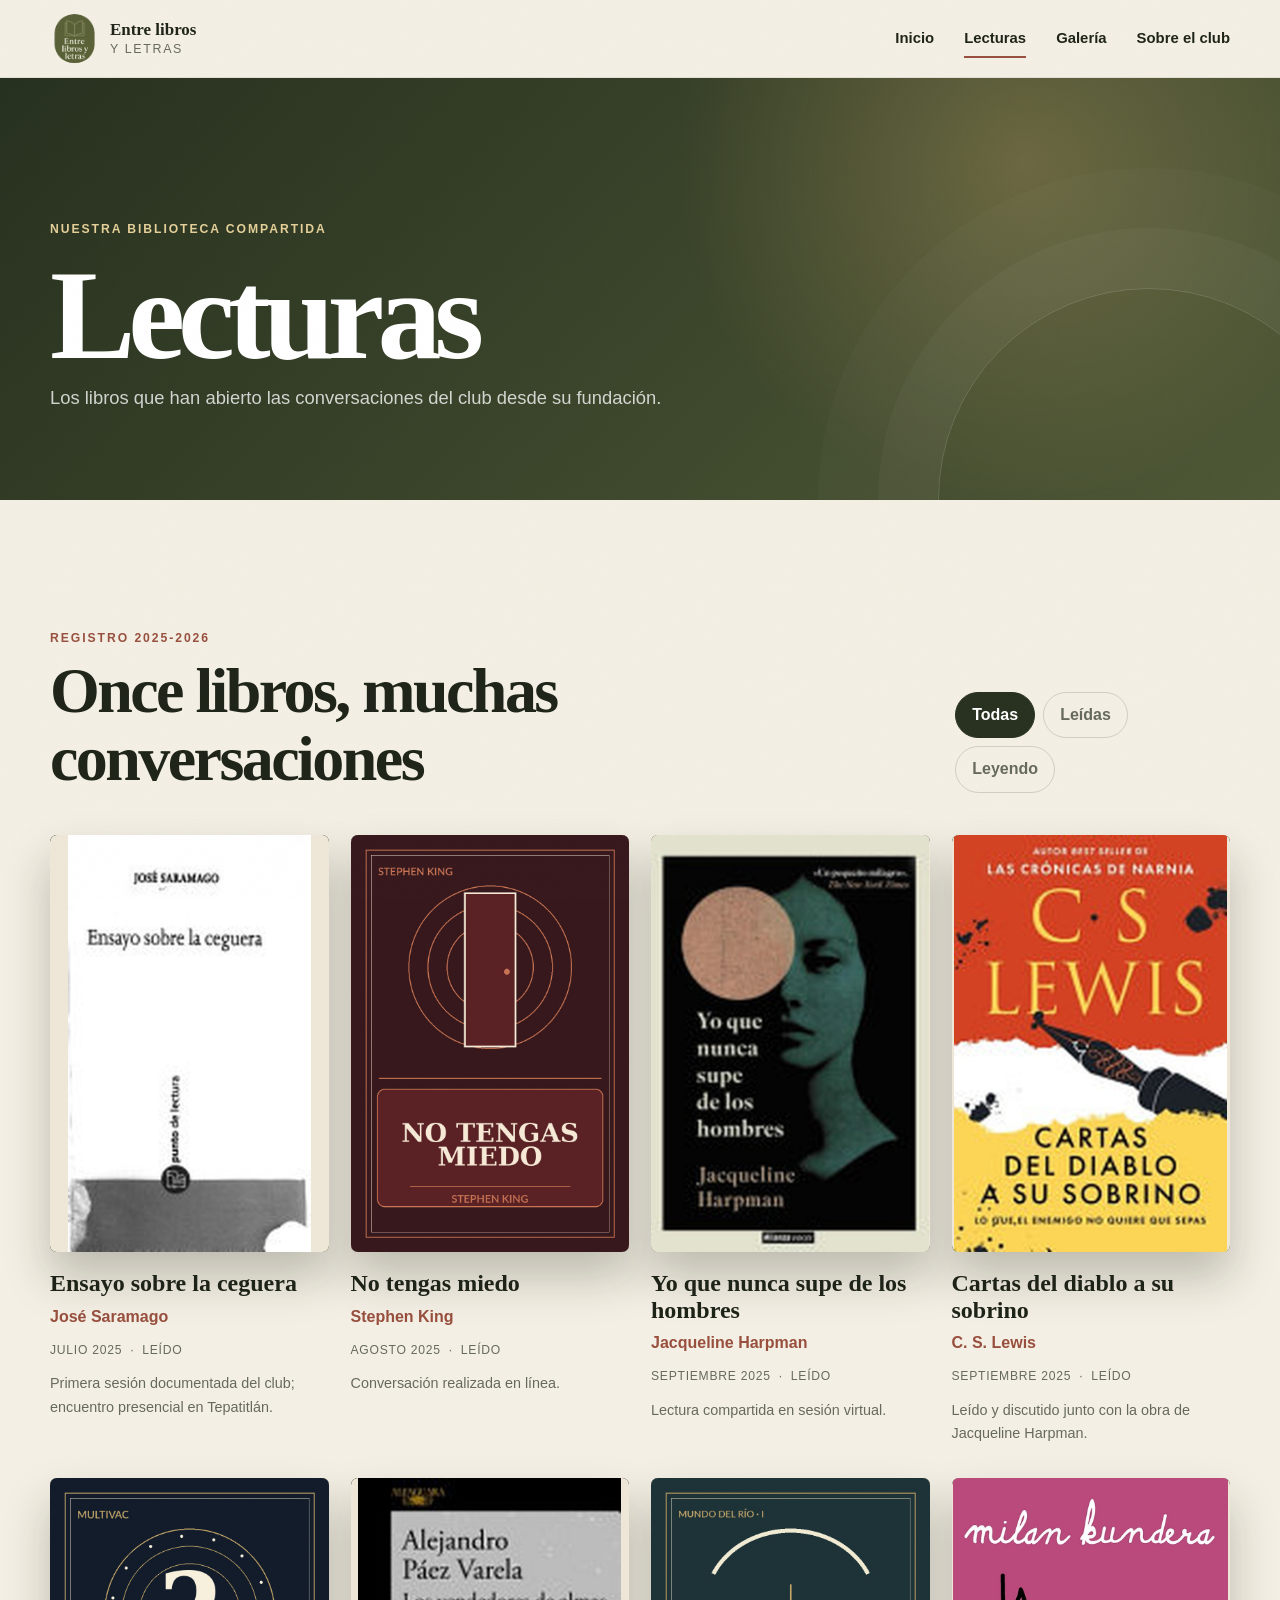
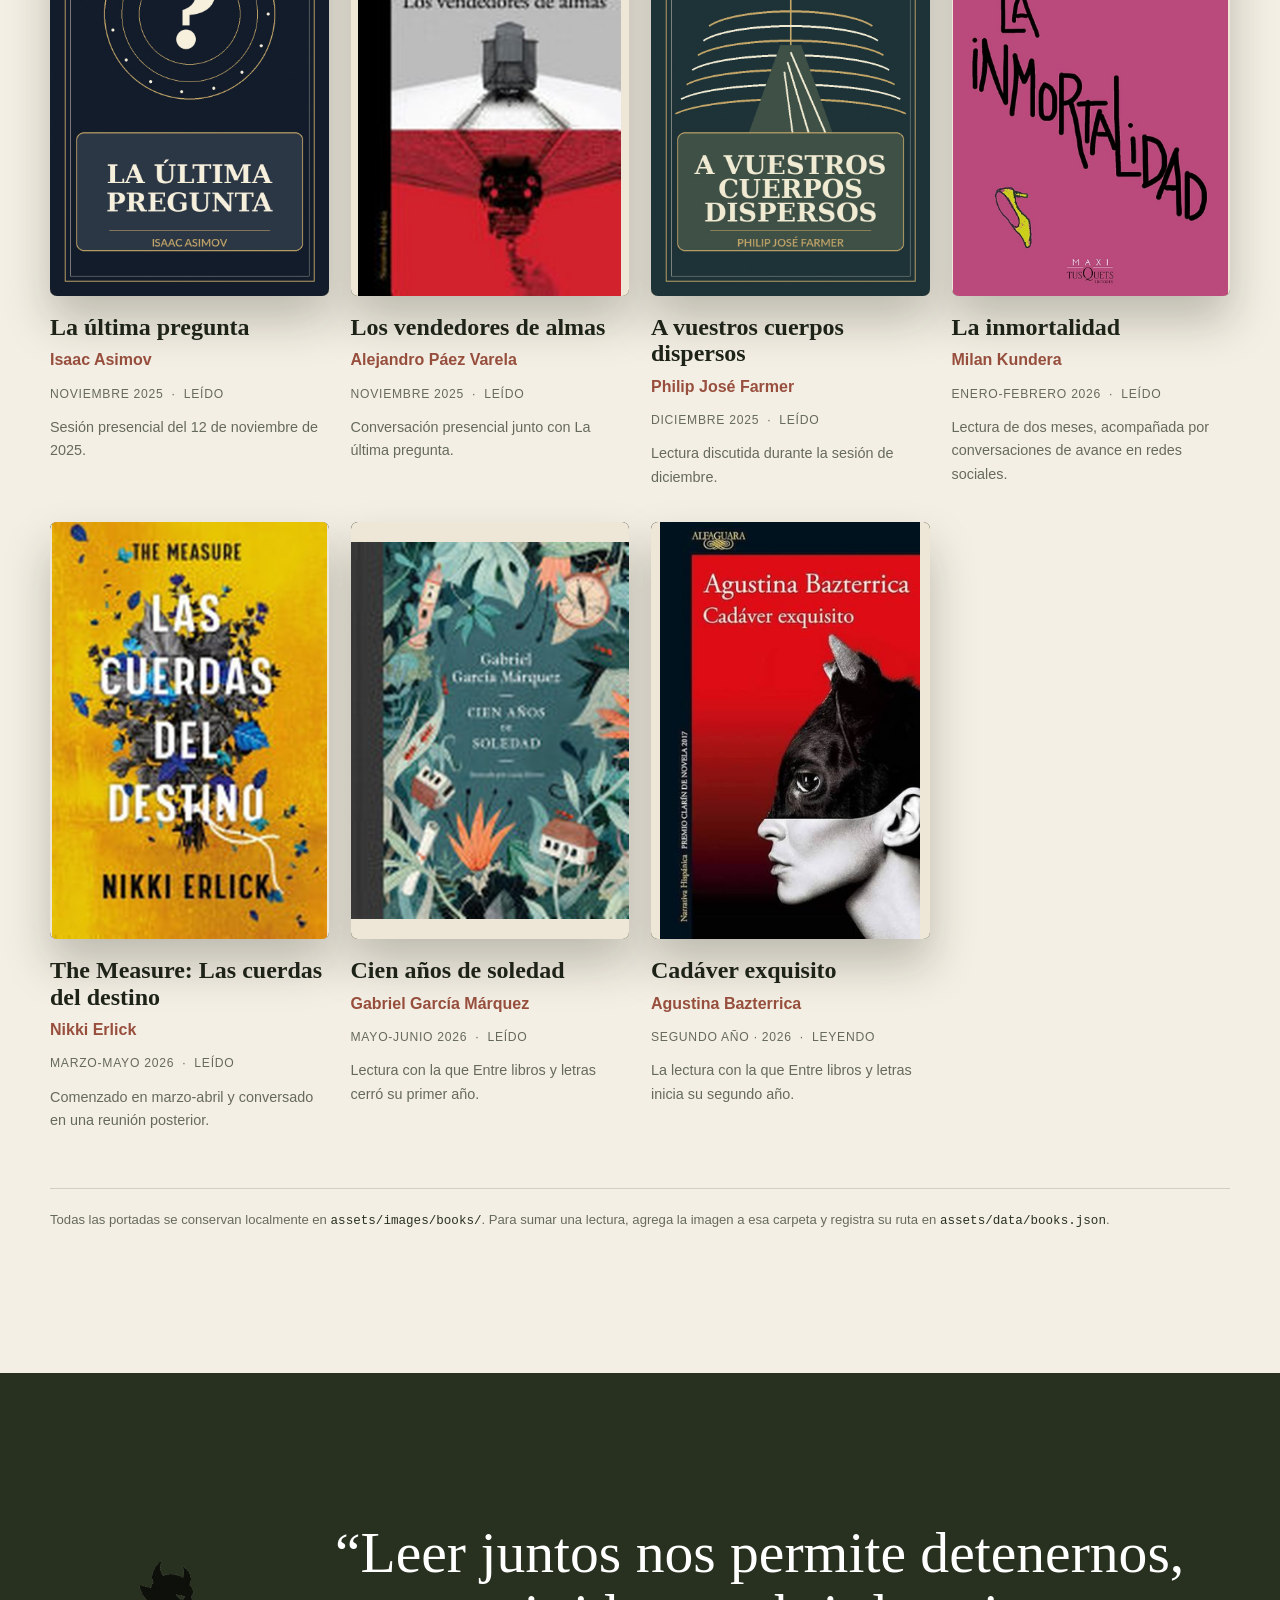
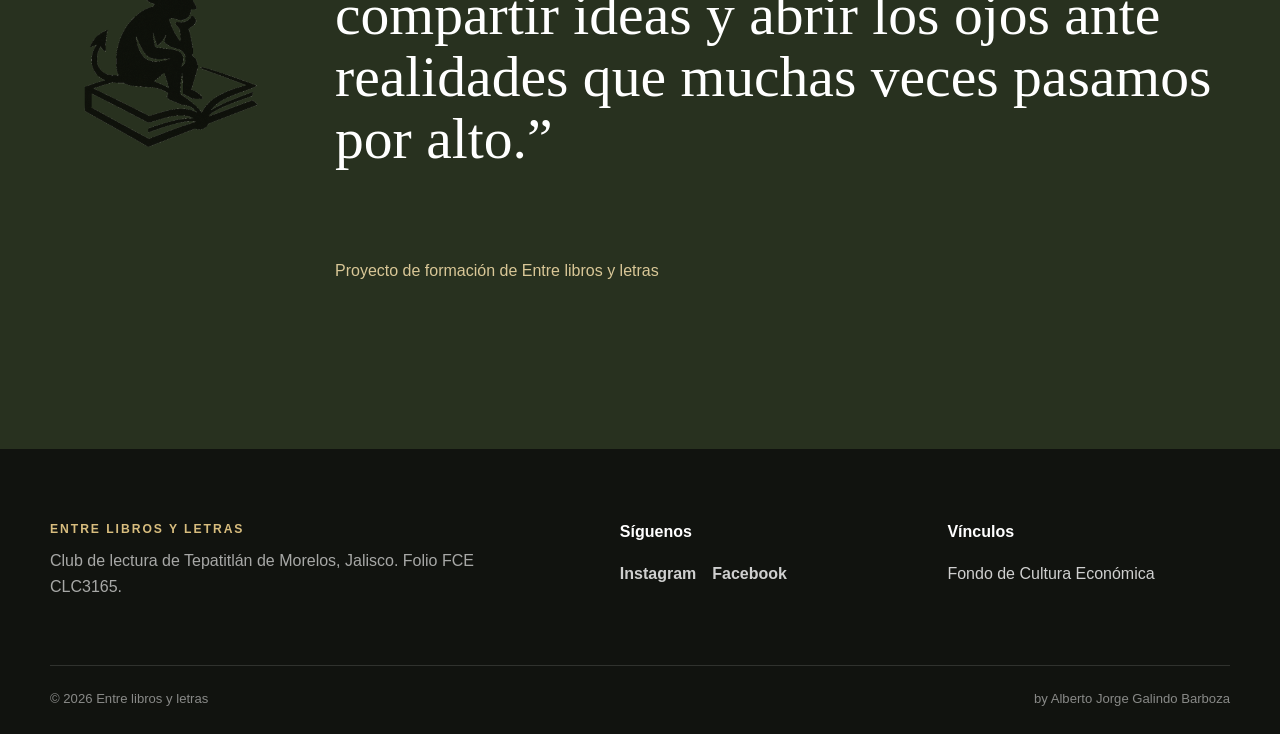
==== lecturas.html @ 65f83a03 "Initial commit" ====
<!doctype html><html lang="es"><head><title>Lecturas · Entre libros y letras</title><meta charset="utf-8">
<meta name="viewport" content="width=device-width, initial-scale=1">
<meta name="description" content="Entre libros y letras, club de lectura de Tepatitlán de Morelos, Jalisco.">
<meta name="theme-color" content="#3f492c">
<link rel="icon" href="favicon.png" type="image/png">
<link rel="stylesheet" href="assets/css/main.css"></head>
<body data-page="lecturas"><header class="site-header" data-header>
  <a class="brand" href="index.html" aria-label="Entre libros y letras, inicio">
    <img src="assets/images/identity/logo-olive.webp" alt="" width="54" height="54">
    <span><strong>Entre libros</strong><small>y letras</small></span>
  </a>
  <button class="menu-toggle" type="button" aria-expanded="false" aria-controls="site-nav" data-menu-toggle>
    <span></span><span></span><span></span><span class="sr-only">Abrir menú</span>
  </button>
  <nav class="site-nav" id="site-nav" data-nav>
    <a href="index.html">Inicio</a>
    <a href="lecturas.html">Lecturas</a>
    <a href="galeria.html">Galería</a>
    <a href="nosotros.html">Sobre el club</a>
  </nav>
</header>
<main>
<section class="page-hero page-hero-books">
  <div class="container"><p class="eyebrow">Nuestra biblioteca compartida</p><h1>Lecturas</h1><p>Los libros que han abierto las conversaciones del club desde su fundación.</p></div>
</section>
<section class="section section-paper">
  <div class="container reading-toolbar">
    <div><p class="eyebrow">Registro 2025-2026</p><h2>Once libros, muchas conversaciones</h2></div>
    <div class="filter-group" role="group" aria-label="Filtrar lecturas">
      <button type="button" class="filter-button is-active" data-book-filter="all">Todas</button>
      <button type="button" class="filter-button" data-book-filter="Leído">Leídas</button>
      <button type="button" class="filter-button" data-book-filter="Leyendo">Leyendo</button>
    </div>
  </div>
  <div class="container books-grid" id="books-grid"><div class="loading-card">Cargando biblioteca…</div></div>
  <div class="container source-note"><p>Todas las portadas se conservan localmente en <code>assets/images/books/</code>. Para sumar una lectura, agrega la imagen a esa carpeta y registra su ruta en <code>assets/data/books.json</code>.</p></div>
</section>
<section class="section quote-section">
  <div class="container quote-card">
    <img src="assets/images/titivillus/titivillus-peek.png" alt="" aria-hidden="true">
    <blockquote>“Leer juntos nos permite detenernos, compartir ideas y abrir los ojos ante realidades que muchas veces pasamos por alto.”</blockquote>
    <p>Proyecto de formación de Entre libros y letras</p>
  </div>
</section>
</main><footer class="site-footer">
  <div class="footer-grid">
    <div>
      <p class="eyebrow">Entre libros y letras</p>
      <p>Club de lectura de Tepatitlán de Morelos, Jalisco. Folio FCE CLC3165.</p>
    </div>
    <div>
      <p class="footer-title">Síguenos</p>
      <div class="social-links">
        <a href="https://www.instagram.com/club_entrelibrosyletras/" target="_blank" rel="noopener">Instagram</a>
        <a href="https://www.facebook.com/profile.php?id=61576953523553" target="_blank" rel="noopener">Facebook</a>
      </div>
    </div>
    <div>
      <p class="footer-title">Vínculos</p>
      <a href="https://www.fondodeculturaeconomica.gob.mx/" target="_blank" rel="noopener">Fondo de Cultura Económica</a>
    </div>
  </div>
  <div class="footer-bottom">
    <span>© <span data-year></span> Entre libros y letras</span>
    <span>by Alberto Jorge Galindo Barboza</span>
  </div>
</footer>
<div class="lightbox" data-lightbox hidden aria-hidden="true">
  <button type="button" class="lightbox-close" data-lightbox-close aria-label="Cerrar imagen">×</button>
  <img src="" alt="" data-lightbox-image>
  <p data-lightbox-caption></p>
</div><script src="assets/js/site.js" defer></script></body></html>
---- assets/css/main.css ----
:root{
  --paper:#f4efe4;--cream:#fffaf0;--ink:#1f2419;--muted:#666a5d;
  --olive:#4f5936;--olive-dark:#28311f;--olive-soft:#899063;
  --gold:#c6a76a;--rust:#984f3e;--line:rgba(31,36,25,.16);
  --shadow:0 18px 50px rgba(30,35,24,.13);--radius:24px;--max:1180px;
}
*{box-sizing:border-box}html{scroll-behavior:smooth}body{margin:0;background:var(--paper);color:var(--ink);font-family:Arial,Helvetica,sans-serif;line-height:1.65;-webkit-font-smoothing:antialiased}body::before{content:"";position:fixed;inset:0;pointer-events:none;z-index:9999;opacity:.035;background-image:url("data:image/svg+xml,%3Csvg xmlns='http://www.w3.org/2000/svg' width='180' height='180' viewBox='0 0 180 180'%3E%3Cfilter id='n'%3E%3CfeTurbulence type='fractalNoise' baseFrequency='.8' numOctaves='2' stitchTiles='stitch'/%3E%3C/filter%3E%3Crect width='100%25' height='100%25' filter='url(%23n)' opacity='.55'/%3E%3C/svg%3E")}
img{max-width:100%;display:block}a{color:inherit}button,input{font:inherit}.container{width:min(calc(100% - 40px),var(--max));margin-inline:auto}.sr-only{position:absolute;width:1px;height:1px;padding:0;margin:-1px;overflow:hidden;clip:rect(0,0,0,0);white-space:nowrap;border:0}.eyebrow{text-transform:uppercase;letter-spacing:.16em;font-size:.76rem;font-weight:800;margin:0 0 .55rem;color:var(--rust)}h1,h2,h3{font-family:Georgia,'Times New Roman',serif;line-height:1.06;margin:0}h1{font-size:clamp(3.2rem,8vw,7.5rem);letter-spacing:-.055em}h2{font-size:clamp(2.3rem,5vw,4.6rem);letter-spacing:-.04em}h3{font-size:1.55rem}p{margin-top:0}.section{position:relative;padding:clamp(78px,10vw,130px) 0}.section-paper{background:var(--paper)}.section-cream{background:var(--cream)}
.site-header{height:78px;padding:0 max(20px,calc((100vw - var(--max))/2));display:flex;align-items:center;justify-content:space-between;position:sticky;top:0;background:rgba(244,239,228,.9);backdrop-filter:blur(18px);z-index:100;border-bottom:1px solid rgba(31,36,25,.08)}.brand{display:flex;align-items:center;gap:11px;text-decoration:none}.brand img{width:49px;height:49px;border-radius:50%;object-fit:cover}.brand span{display:grid;line-height:1}.brand strong{font-family:Georgia,serif;font-size:1.06rem}.brand small{font-size:.78rem;letter-spacing:.13em;text-transform:uppercase;color:var(--muted);margin-top:4px}.site-nav{display:flex;align-items:center;gap:30px}.site-nav a{text-decoration:none;font-weight:700;font-size:.93rem;position:relative}.site-nav a::after{content:"";position:absolute;left:0;right:100%;bottom:-7px;height:2px;background:var(--rust);transition:.25s}.site-nav a:hover::after,.site-nav a.is-active::after{right:0}.menu-toggle{display:none;border:0;background:transparent;width:44px;height:44px;padding:10px}.menu-toggle span:not(.sr-only){display:block;height:2px;background:var(--ink);margin:5px 0}
.hero{min-height:calc(100svh - 78px);display:flex;align-items:flex-end;position:relative;overflow:hidden;background:var(--olive-dark);color:#fff}.hero-media{position:absolute;inset:0;background:url('../images/identity/hero-books.webp') center/cover no-repeat;transform:scale(1.06);filter:blur(1.5px)}.hero-overlay{position:absolute;inset:0;background:linear-gradient(90deg,rgba(20,26,15,.96) 0%,rgba(20,26,15,.78) 48%,rgba(20,26,15,.34) 100%),linear-gradient(0deg,rgba(18,22,13,.78),transparent 55%)}.hero-content{position:relative;padding-top:100px;padding-bottom:clamp(70px,10vw,120px)}.hero-kicker{color:#dfc88f}.hero h1{max-width:900px;text-shadow:0 8px 30px rgba(0,0,0,.2)}.hero-lead{font-size:clamp(1.15rem,2vw,1.45rem);max-width:650px;margin:24px 0 30px;color:rgba(255,255,255,.88)}.hero-actions{display:flex;gap:12px;flex-wrap:wrap}.hero-date{margin:28px 0 0;font-size:.86rem;letter-spacing:.08em;color:rgba(255,255,255,.72)}.button{display:inline-flex;align-items:center;justify-content:center;min-height:48px;padding:0 22px;border-radius:999px;text-decoration:none;font-weight:800;font-size:.92rem;transition:transform .2s,background .2s,color .2s,border .2s}.button:hover{transform:translateY(-2px)}.button-primary{background:var(--rust);color:#fff}.button-primary:hover{background:#7e3f32}.button-ghost{border:1px solid rgba(255,255,255,.55);color:#fff}.button-ghost:hover{background:#fff;color:var(--ink)}.button-dark{background:var(--olive-dark);color:#fff}.button-outline{border:1px solid var(--olive-dark);color:var(--olive-dark)}
.split-heading{display:grid;grid-template-columns:1.2fr .8fr;gap:50px;align-items:end;margin-bottom:48px}.split-heading>p{max-width:480px;margin:0;color:var(--muted);font-size:1.05rem}.current-card{display:grid;grid-template-columns:minmax(230px,340px) 1fr;gap:clamp(35px,6vw,85px);align-items:center;padding:clamp(26px,5vw,58px);background:var(--cream);border:1px solid var(--line);border-radius:var(--radius);box-shadow:var(--shadow)}.cover-frame{position:relative;aspect-ratio:2/3;border-radius:8px;overflow:hidden;background:linear-gradient(145deg,var(--olive-dark),var(--olive));box-shadow:0 25px 45px rgba(28,32,21,.25)}.cover-frame img{position:absolute;inset:0;width:100%;height:100%;object-fit:cover;z-index:2}.cover-fallback{position:absolute;inset:0;padding:24px;display:flex;flex-direction:column;justify-content:space-between;color:#fff;background:linear-gradient(135deg,var(--olive-dark),#6f784c)}.cover-fallback::before{content:"";position:absolute;inset:14px;border:1px solid rgba(255,255,255,.42)}.cover-fallback strong,.cover-fallback span{position:relative}.cover-fallback strong{font-family:Georgia,serif;font-size:clamp(1.5rem,3vw,2.45rem);line-height:1.02}.cover-fallback span{font-size:.8rem;letter-spacing:.1em;text-transform:uppercase}.current-copy .status-pill{display:inline-flex;padding:7px 12px;border-radius:999px;background:#e7ead8;color:var(--olive-dark);font-size:.78rem;font-weight:900;text-transform:uppercase;letter-spacing:.1em}.current-copy h3{font-size:clamp(2.5rem,5vw,5.5rem);letter-spacing:-.05em;margin:18px 0 10px}.current-author{font-size:1.25rem;color:var(--rust);font-weight:700}.current-note{max-width:650px;color:var(--muted);font-size:1.05rem;margin:22px 0 28px}.text-link{display:inline-flex;gap:10px;text-decoration:none;font-weight:900;border-bottom:1px solid currentColor}.text-link span{transition:transform .2s}.text-link:hover span{transform:translateX(5px)}.loading-card{padding:40px;border:1px dashed var(--line);border-radius:16px;text-align:center;color:var(--muted)}
.stats-section{background:var(--olive-dark);color:#fff;padding:52px 0}.stats-grid{display:grid;grid-template-columns:repeat(4,1fr);gap:18px}.stats-grid article{padding:22px;border-left:1px solid rgba(255,255,255,.2)}.stats-grid strong{display:block;font-family:Georgia,serif;font-size:clamp(3rem,6vw,5rem);line-height:1;color:#ead9a8}.stats-grid span{display:block;margin-top:8px;color:rgba(255,255,255,.72)}.news-grid{display:grid;grid-template-columns:repeat(3,1fr);gap:20px}.news-card{display:flex;flex-direction:column;min-height:330px;padding:28px;border:1px solid var(--line);border-radius:18px;background:var(--paper);transition:transform .25s,box-shadow .25s}.news-card:hover{transform:translateY(-6px);box-shadow:var(--shadow)}.news-meta{display:flex;justify-content:space-between;gap:12px;font-size:.76rem;text-transform:uppercase;letter-spacing:.08em;color:var(--muted)}.news-card h3{font-size:2rem;margin:38px 0 16px}.news-card p{color:var(--muted)}.news-card a{margin-top:auto;text-decoration:none;font-weight:900;color:var(--rust)}
.sticker-teaser{background:#e6decf;overflow:hidden}.sticker-teaser-grid{display:grid;grid-template-columns:.78fr 1.22fr;gap:40px;align-items:center}.sticker-copy p:not(.eyebrow){color:var(--muted);font-size:1.04rem}.sticker-copy .text-link{margin-top:18px}.sticker-preview{height:540px;position:relative}.sticker-preview img{position:absolute;width:clamp(150px,22vw,280px);aspect-ratio:1/1;object-fit:cover;background:#f9f4e9;border-radius:18px;box-shadow:0 18px 45px rgba(36,31,22,.2);border:8px solid #f9f4e9;transition:transform .3s}.sticker-preview img:nth-child(1){left:0;top:35px;transform:rotate(-7deg)}.sticker-preview img:nth-child(2){left:34%;top:0;transform:rotate(4deg)}.sticker-preview img:nth-child(3){right:0;top:150px;transform:rotate(7deg)}.sticker-preview img:nth-child(4){left:17%;bottom:0;transform:rotate(3deg)}.sticker-preview img:nth-child(5){right:18%;bottom:8px;transform:rotate(-5deg)}.sticker-preview img:hover{z-index:4;transform:rotate(0) scale(1.04)}
.social-callout{overflow:hidden}.social-callout-inner{display:flex;align-items:center;justify-content:space-between;gap:35px;padding:48px;border:1px solid var(--line);border-radius:var(--radius);background:var(--cream)}.social-buttons{display:flex;gap:10px;flex-wrap:wrap}.titivillus-edge{position:absolute;pointer-events:none;filter:drop-shadow(0 12px 20px rgba(0,0,0,.14));opacity:.12}.titivillus-edge-left{width:360px;left:-190px;bottom:-30px;transform:rotate(9deg)}.titivillus-edge-right{width:430px;right:-210px;bottom:-25px;transform:rotate(-9deg);opacity:.18}
.page-hero{padding:clamp(100px,14vw,180px) 0 80px;position:relative;overflow:hidden;color:#fff;background:var(--olive-dark)}.page-hero::before{content:"";position:absolute;inset:0;background:radial-gradient(circle at 80% 20%,rgba(198,167,106,.32),transparent 32%),linear-gradient(135deg,#26301e,#4d5735)}.page-hero .container{position:relative}.page-hero h1{font-size:clamp(4.5rem,10vw,9rem)}.page-hero p:last-child{max-width:720px;font-size:1.15rem;color:rgba(255,255,255,.78)}.page-hero .eyebrow{color:#e5d099}.page-hero-books::after,.page-hero-gallery::after,.page-hero-about::after{content:"";position:absolute;width:420px;height:420px;right:-80px;bottom:-210px;border:1px solid rgba(255,255,255,.16);border-radius:50%;box-shadow:0 0 0 60px rgba(255,255,255,.03),0 0 0 120px rgba(255,255,255,.02)}
.reading-toolbar{display:flex;align-items:end;justify-content:space-between;gap:30px;margin-bottom:42px}.filter-group{display:flex;gap:8px;flex-wrap:wrap}.filter-button{border:1px solid var(--line);background:transparent;padding:9px 16px;border-radius:999px;cursor:pointer;font-weight:800;color:var(--muted)}.filter-button.is-active,.filter-button:hover{background:var(--olive-dark);color:#fff;border-color:var(--olive-dark)}.books-grid{display:grid;grid-template-columns:repeat(4,1fr);gap:32px 22px}.book-card{display:flex;flex-direction:column}.book-card[hidden]{display:none}.book-card .cover-frame{border-radius:7px;transition:transform .25s,box-shadow .25s}.book-card:hover .cover-frame{transform:translateY(-7px) rotate(-1deg);box-shadow:0 30px 55px rgba(28,32,21,.28)}.book-card h3{font-size:1.5rem;line-height:1.1;margin:18px 0 7px}.book-card-author{color:var(--rust);font-weight:700;margin-bottom:10px}.book-card-meta{display:flex;gap:8px;flex-wrap:wrap;font-size:.76rem;color:var(--muted);text-transform:uppercase;letter-spacing:.06em}.book-card-note{font-size:.9rem;color:var(--muted);margin:12px 0 0}.source-note{margin-top:55px;padding-top:20px;border-top:1px solid var(--line);font-size:.82rem;color:var(--muted)}.quote-section{background:var(--olive-dark);color:#fff}.quote-card{min-height:420px;display:grid;grid-template-columns:240px 1fr;gap:45px;align-items:center}.quote-card img{opacity:.75}.quote-card blockquote{font-family:Georgia,serif;font-size:clamp(2rem,4.5vw,4.6rem);line-height:1.08;margin:0}.quote-card p{grid-column:2;color:#d9c797}
.gallery-grid{columns:3 300px;column-gap:18px}.gallery-card{break-inside:avoid;margin-bottom:18px;border-radius:16px;overflow:hidden;background:var(--cream);border:1px solid var(--line);cursor:zoom-in}.gallery-card img{width:100%;height:auto;transition:transform .4s}.gallery-card:hover img{transform:scale(1.025)}.gallery-caption{padding:18px}.gallery-caption small{display:block;color:var(--rust);font-weight:800;text-transform:uppercase;letter-spacing:.07em}.gallery-caption h3{font-size:1.35rem;margin:7px 0}.gallery-caption p{font-size:.9rem;color:var(--muted);margin:0}.sticker-wall-section{background:#191b16;color:#fff;overflow:hidden}.split-heading-light>p{color:rgba(255,255,255,.65)}.sticker-wall{columns:5 220px;column-gap:16px;width:min(calc(100% - 24px),1500px);margin:auto}.sticker-tile{break-inside:avoid;margin:0 0 16px;border-radius:16px;overflow:hidden;background:#f6f0e5;padding:8px;box-shadow:0 10px 30px rgba(0,0,0,.28);transform:rotate(var(--rotate));transition:transform .25s}.sticker-tile:hover{transform:rotate(0) scale(1.035);z-index:2}.sticker-tile img{width:100%;border-radius:10px}.loading-card-dark{border-color:rgba(255,255,255,.25);color:rgba(255,255,255,.65)}
.about-grid{display:grid;grid-template-columns:1.1fr .9fr;gap:clamp(40px,7vw,90px);align-items:start}.about-copy>p:not(.eyebrow){max-width:740px;font-size:1.08rem;color:var(--muted)}.principles-grid{display:grid;grid-template-columns:repeat(3,1fr);gap:12px;margin-top:45px}.principles-grid article{padding:22px;border-top:1px solid var(--line)}.principles-grid span{color:var(--rust);font-weight:900}.principles-grid h3{margin:14px 0 8px}.principles-grid p{font-size:.88rem;color:var(--muted)}.about-photo{margin:0;position:sticky;top:110px}.about-photo img{border-radius:var(--radius);box-shadow:var(--shadow)}.about-photo figcaption{font-size:.82rem;color:var(--muted);margin-top:12px}.certificate-section{background:var(--olive-dark);color:#fff}.certificate-grid{display:grid;grid-template-columns:.65fr 1.35fr;gap:60px;align-items:center}.certificate-grid p:not(.eyebrow){color:rgba(255,255,255,.72);font-size:1.08rem}.certificate-card{display:block;border-radius:18px;overflow:hidden;box-shadow:0 25px 60px rgba(0,0,0,.28);transition:transform .25s}.certificate-card:hover{transform:translateY(-6px)}.timeline{position:relative}.timeline::before{content:"";position:absolute;left:165px;top:8px;bottom:8px;width:1px;background:var(--line)}.timeline-item{display:grid;grid-template-columns:140px 28px 1fr;gap:22px;padding:0 0 42px}.timeline-date{text-align:right;font-size:.8rem;font-weight:900;text-transform:uppercase;letter-spacing:.06em;color:var(--rust);padding-top:5px}.timeline-dot{width:14px;height:14px;border-radius:50%;background:var(--olive);border:4px solid var(--cream);box-shadow:0 0 0 1px var(--olive);margin:4px auto 0;z-index:1}.timeline-content{padding-bottom:30px;border-bottom:1px solid var(--line)}.timeline-content h3{margin-bottom:8px}.timeline-content p{color:var(--muted);margin:0}.join-card{display:grid;grid-template-columns:210px 1fr auto;gap:35px;align-items:center;padding:38px;border:1px solid var(--line);background:var(--cream);border-radius:var(--radius)}.join-card img{background:#fff;border-radius:12px}.join-card p:not(.eyebrow){color:var(--muted);margin:12px 0 0}.social-links{display:flex;gap:16px;flex-wrap:wrap}.social-links a{text-decoration:none;font-weight:800}.social-links-large{flex-direction:column}.social-links-large a{padding:10px 0;border-bottom:1px solid var(--line)}
.site-footer{background:#11130f;color:#fff;padding:70px max(20px,calc((100vw - var(--max))/2)) 26px}.footer-grid{display:grid;grid-template-columns:1.3fr .7fr .7fr;gap:45px;padding-bottom:48px}.footer-grid p{color:rgba(255,255,255,.63);max-width:480px}.footer-grid a{color:rgba(255,255,255,.8);text-decoration:none}.footer-title{font-weight:900;color:#fff!important}.footer-bottom{border-top:1px solid rgba(255,255,255,.13);padding-top:22px;display:flex;justify-content:space-between;gap:20px;color:rgba(255,255,255,.5);font-size:.82rem}.site-footer .eyebrow{color:#d8bd7e}
.lightbox{position:fixed;inset:0;background:rgba(12,14,10,.94);z-index:1000;display:grid;place-items:center;padding:50px}.lightbox[hidden]{display:none}.lightbox img{max-width:min(1100px,90vw);max-height:78vh;object-fit:contain}.lightbox p{color:#fff;max-width:900px;text-align:center;margin:16px auto 0}.lightbox-close{position:absolute;right:24px;top:16px;border:0;background:transparent;color:#fff;font-size:3rem;cursor:pointer}
@media(max-width:900px){.menu-toggle{display:block}.site-nav{position:absolute;left:0;right:0;top:77px;background:var(--paper);padding:25px 20px;display:none;flex-direction:column;align-items:flex-start;border-bottom:1px solid var(--line)}.site-nav.is-open{display:flex}.split-heading,.current-card,.sticker-teaser-grid,.about-grid,.certificate-grid,.quote-card{grid-template-columns:1fr}.stats-grid{grid-template-columns:repeat(2,1fr)}.news-grid{grid-template-columns:1fr}.books-grid{grid-template-columns:repeat(2,1fr)}.current-card .cover-frame{max-width:320px;margin:auto;width:100%}.sticker-preview{height:480px}.social-callout-inner{align-items:flex-start;flex-direction:column}.quote-card img{width:180px}.quote-card p{grid-column:1}.principles-grid{grid-template-columns:1fr}.about-photo{position:static}.join-card{grid-template-columns:160px 1fr}.social-links-large{grid-column:1/-1;flex-direction:row}.footer-grid{grid-template-columns:1fr 1fr}.footer-grid>div:first-child{grid-column:1/-1}}
@media(max-width:620px){.container{width:min(calc(100% - 26px),var(--max))}.site-header{height:70px}.brand img{width:43px;height:43px}.hero{min-height:780px}.hero h1{font-size:clamp(3.3rem,18vw,5.5rem)}.hero-media{background-position:68% center;transform:scale(1.15);filter:blur(4px);opacity:.78}.hero-overlay{background:linear-gradient(0deg,rgba(20,26,15,.98) 0%,rgba(20,26,15,.87) 68%,rgba(20,26,15,.58))}.hero-content{padding-bottom:62px}.button{width:100%}.stats-grid{grid-template-columns:1fr 1fr}.stats-grid article{padding:18px 12px}.stats-grid span{font-size:.85rem}.split-heading{gap:16px}.sticker-preview{height:410px}.sticker-preview img{width:160px}.books-grid{grid-template-columns:1fr 1fr;gap:25px 12px}.book-card h3{font-size:1.2rem}.book-card-note{display:none}.reading-toolbar{align-items:flex-start;flex-direction:column}.gallery-grid{columns:1}.sticker-wall{columns:2 140px}.page-hero{padding-top:105px}.page-hero h1{font-size:4.6rem}.timeline::before{left:7px}.timeline-item{grid-template-columns:24px 1fr;gap:12px}.timeline-date{grid-column:2;text-align:left;padding:0}.timeline-dot{grid-column:1;grid-row:1/3}.timeline-content{grid-column:2}.join-card{grid-template-columns:1fr}.join-card img{max-width:180px}.footer-grid{grid-template-columns:1fr}.footer-grid>div:first-child{grid-column:auto}.footer-bottom{flex-direction:column}.lightbox{padding:45px 12px}.titivillus-edge{display:none}}

/* 2026-07: clean hero and local book covers */
.hero{
  min-height:clamp(570px,72svh,720px);
  align-items:center;
  background:linear-gradient(135deg,#202d1f 0%,#4d5735 68%,#77754b 100%);
}
.hero-media{
  inset:0;
  transform:none;
  filter:none;
  opacity:1;
  background:
    radial-gradient(circle at 88% 76%,transparent 0 150px,rgba(255,255,255,.11) 151px 152px,transparent 153px 216px,rgba(255,255,255,.045) 217px 278px,transparent 279px),
    radial-gradient(circle at 91% 12%,rgba(198,167,106,.20),transparent 34%),
    linear-gradient(135deg,#202d1f 0%,#4d5735 68%,#77754b 100%);
}
.hero-overlay{
  background:linear-gradient(90deg,rgba(20,29,18,.76) 0%,rgba(20,29,18,.42) 58%,rgba(20,29,18,.08) 100%);
}
.hero-content{
  padding-top:clamp(64px,8vw,96px);
  padding-bottom:clamp(58px,8vw,88px);
}
.page-hero{padding:clamp(82px,11vw,142px) 0 68px;}
.cover-frame img{object-fit:contain;background:#eee7d8;}
.source-note code{font-size:.96em;color:var(--olive-dark);}
@media(max-width:620px){
  .hero{min-height:650px;}
  .hero-media{
    transform:none;
    filter:none;
    opacity:1;
    background:
      radial-gradient(circle at 112% 76%,transparent 0 120px,rgba(255,255,255,.10) 121px 122px,transparent 123px 170px,rgba(255,255,255,.04) 171px 220px,transparent 221px),
      radial-gradient(circle at 92% 7%,rgba(198,167,106,.17),transparent 32%),
      linear-gradient(145deg,#202d1f 0%,#4d5735 72%,#6f7047 100%);
  }
  .hero-overlay{background:linear-gradient(0deg,rgba(20,29,18,.78),rgba(20,29,18,.30));}
  .hero-content{padding-top:58px;padding-bottom:54px;}
  .page-hero{padding-top:88px;padding-bottom:58px;}
}
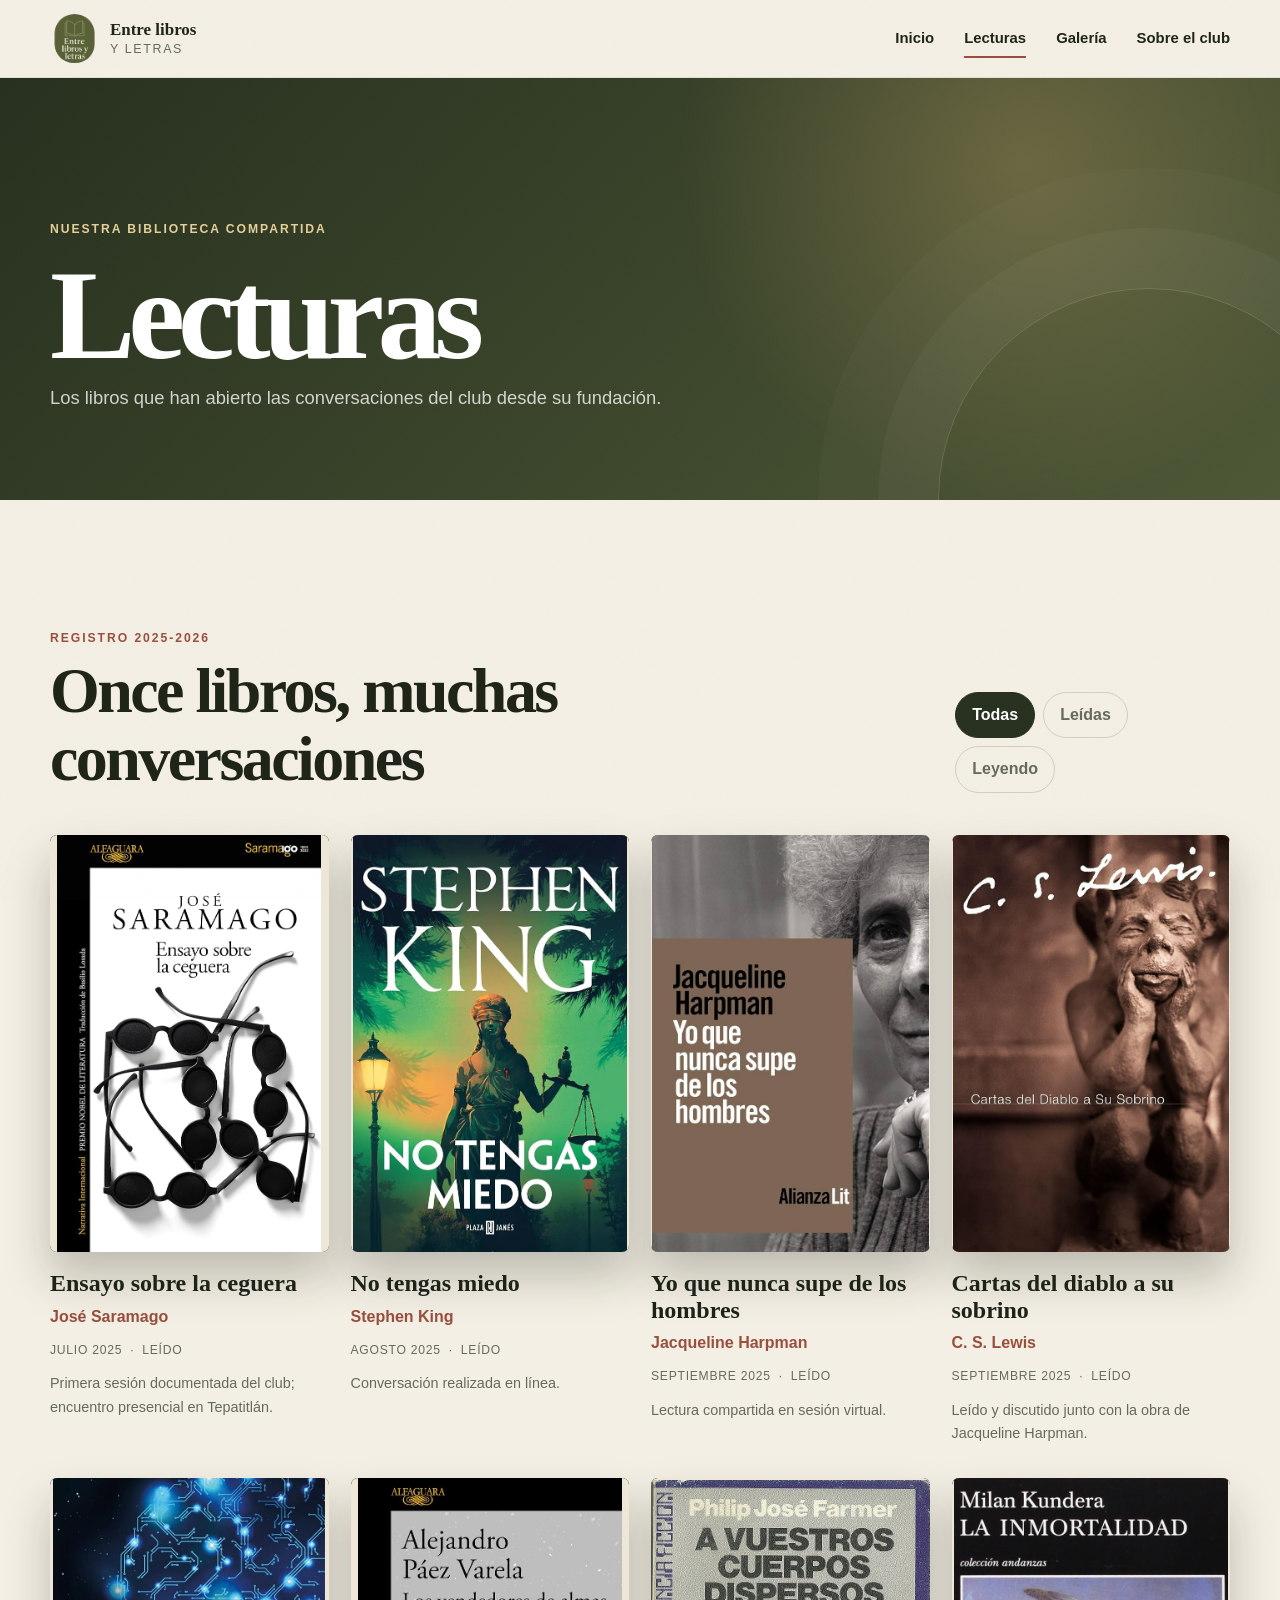
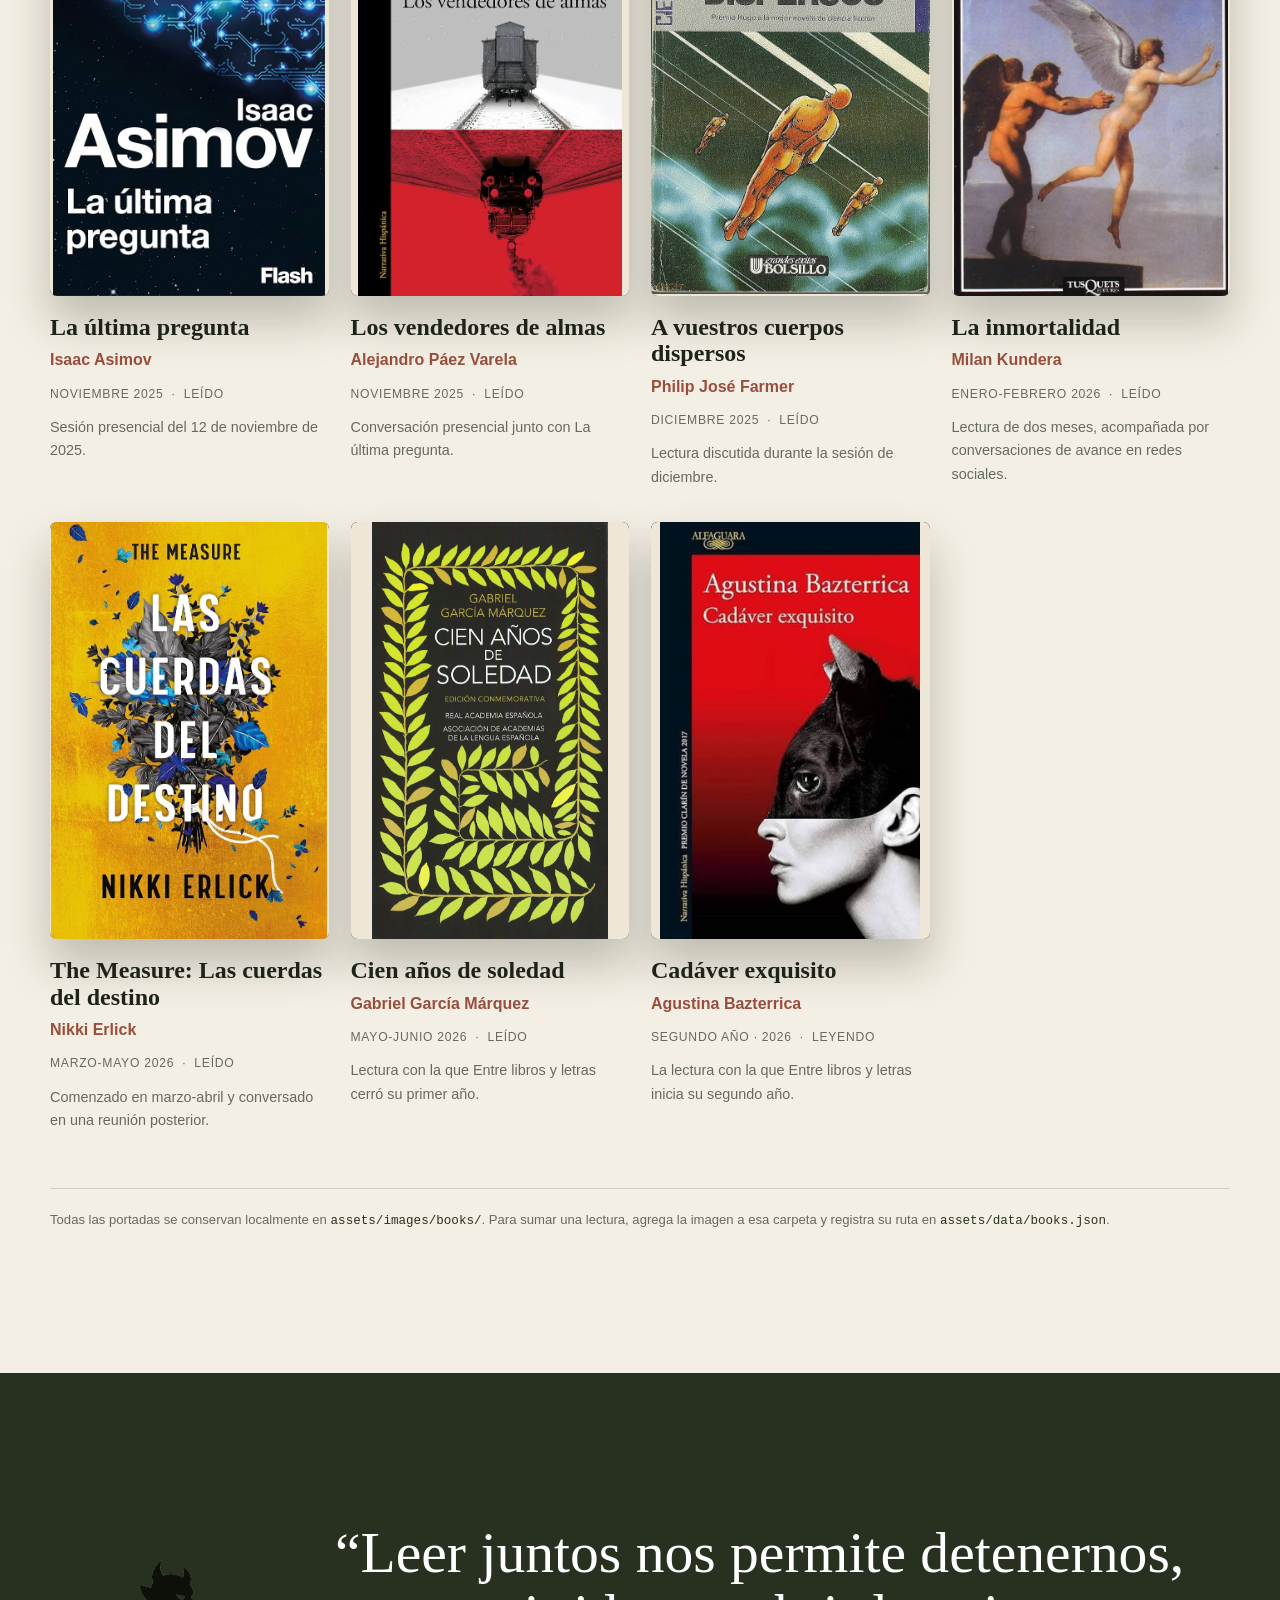
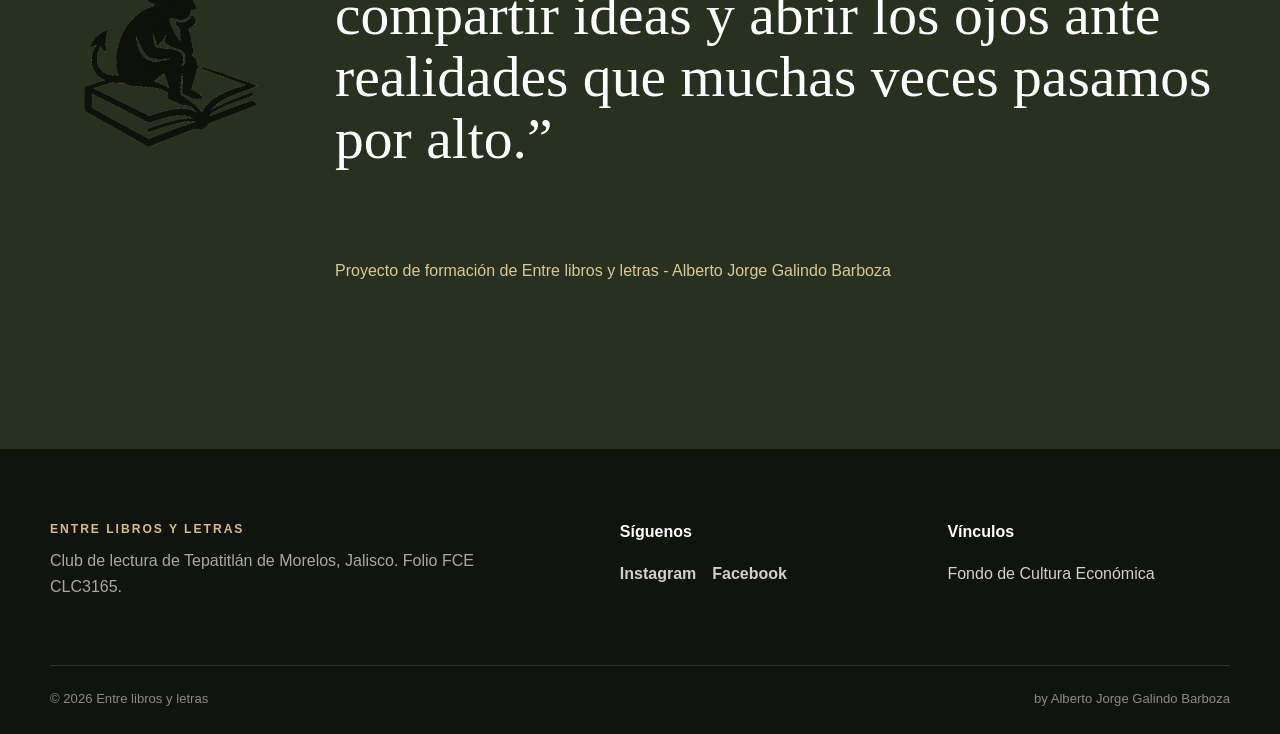
==== commit 6510d470: "Add image sizes & reliable hash scrolling Add width/height metadata to gallery.json and include widt" ====
--- a/lecturas.html
+++ b/lecturas.html
@@ -39,7 +39,7 @@
   <div class="container quote-card">
     <img src="assets/images/titivillus/titivillus-peek.png" alt="" aria-hidden="true">
     <blockquote>“Leer juntos nos permite detenernos, compartir ideas y abrir los ojos ante realidades que muchas veces pasamos por alto.”</blockquote>
-    <p>Proyecto de formación de Entre libros y letras</p>
+    <p>Proyecto de formación de Entre libros y letras - Alberto Jorge Galindo Barboza</p>
   </div>
 </section>
 </main><footer class="site-footer">
--- a/assets/css/main.css
+++ b/assets/css/main.css
@@ -63,3 +63,12 @@
   .hero-content{padding-top:58px;padding-bottom:54px;}
   .page-hero{padding-top:88px;padding-bottom:58px;}
 }
+
+
+/* 2026-07: reliable in-page anchors below the sticky header */
+html{scroll-padding-top:94px}
+section[id]{scroll-margin-top:94px}
+@media(max-width:620px){
+  html{scroll-padding-top:84px}
+  section[id]{scroll-margin-top:84px}
+}
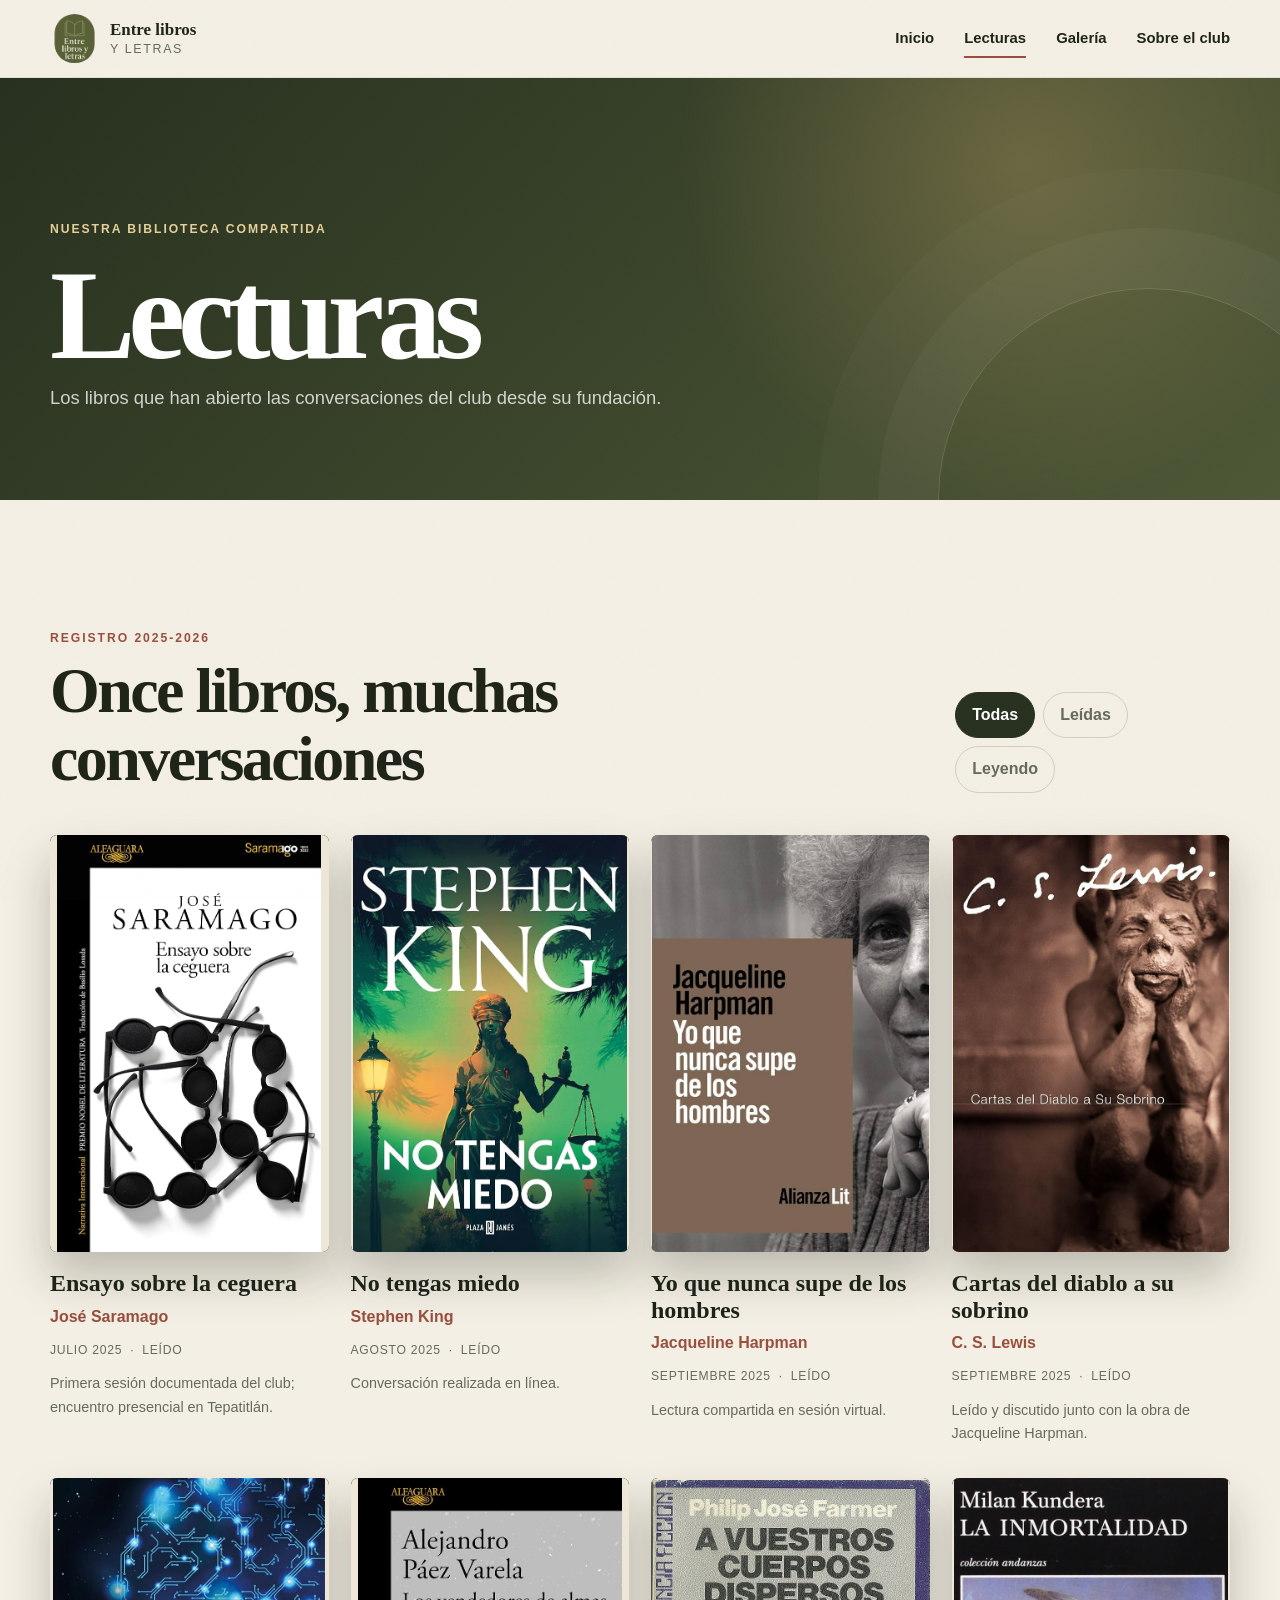
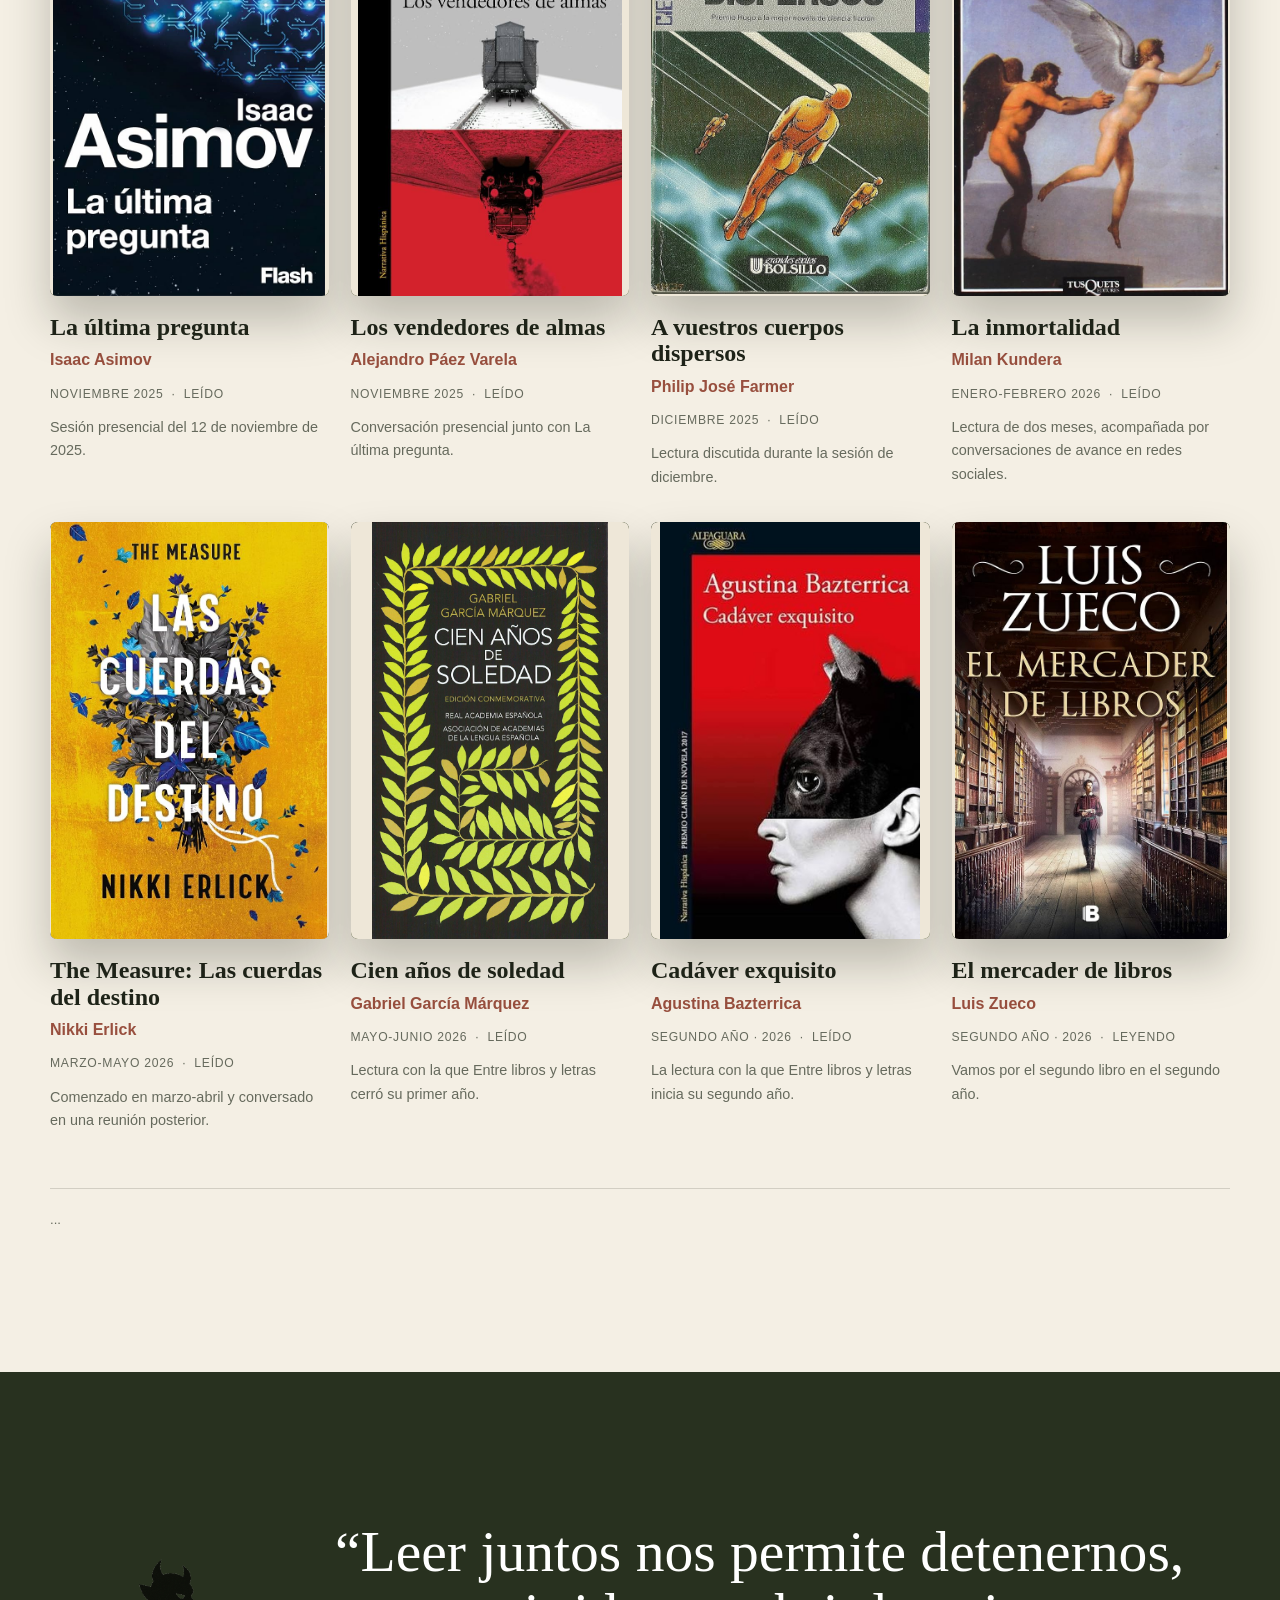
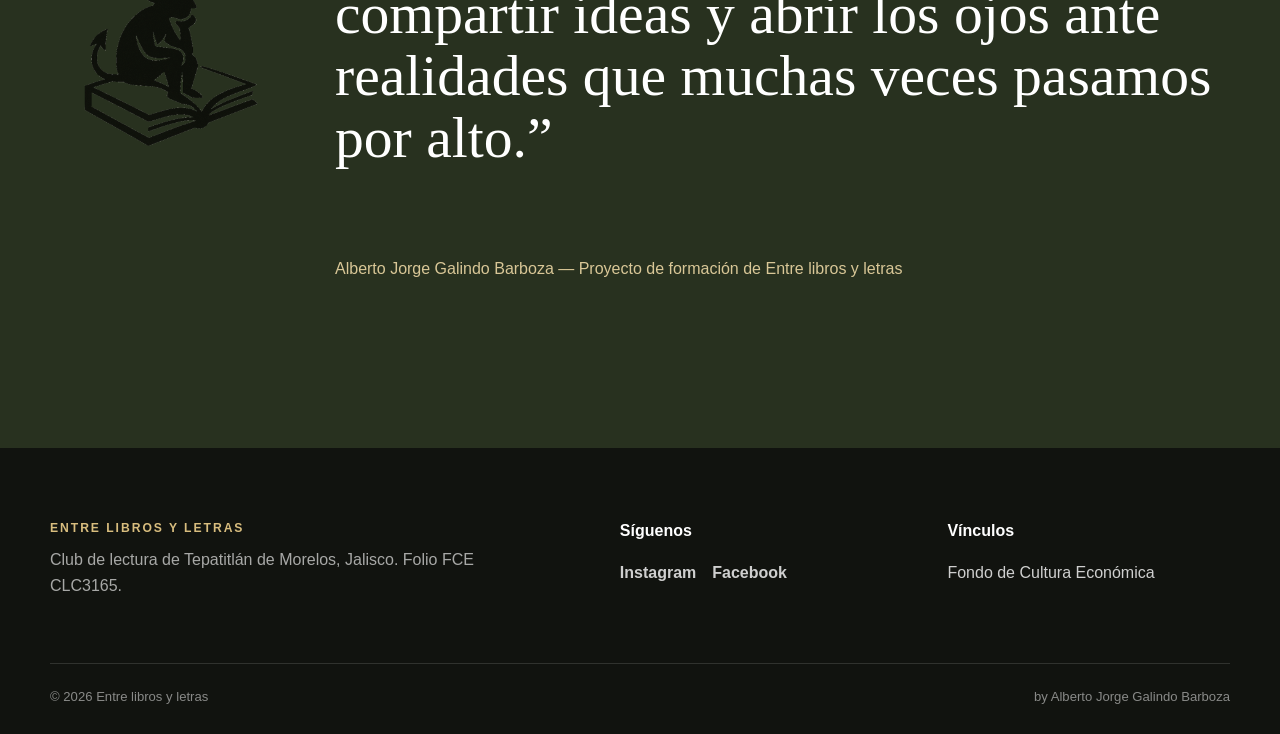
==== commit 52adf85c: "Add September meeting gallery Added two new presencial meeting photos and gallery entries for the Se" ====
--- a/lecturas.html
+++ b/lecturas.html
@@ -33,13 +33,13 @@
     </div>
   </div>
   <div class="container books-grid" id="books-grid"><div class="loading-card">Cargando biblioteca…</div></div>
-  <div class="container source-note"><p>Todas las portadas se conservan localmente en <code>assets/images/books/</code>. Para sumar una lectura, agrega la imagen a esa carpeta y registra su ruta en <code>assets/data/books.json</code>.</p></div>
+  <div class="container source-note"><p>...</p></div>
 </section>
 <section class="section quote-section">
   <div class="container quote-card">
     <img src="assets/images/titivillus/titivillus-peek.png" alt="" aria-hidden="true">
     <blockquote>“Leer juntos nos permite detenernos, compartir ideas y abrir los ojos ante realidades que muchas veces pasamos por alto.”</blockquote>
-    <p>Proyecto de formación de Entre libros y letras - Alberto Jorge Galindo Barboza</p>
+    <p>Alberto Jorge Galindo Barboza — Proyecto de formación de Entre libros y letras</p>
   </div>
 </section>
 </main><footer class="site-footer">
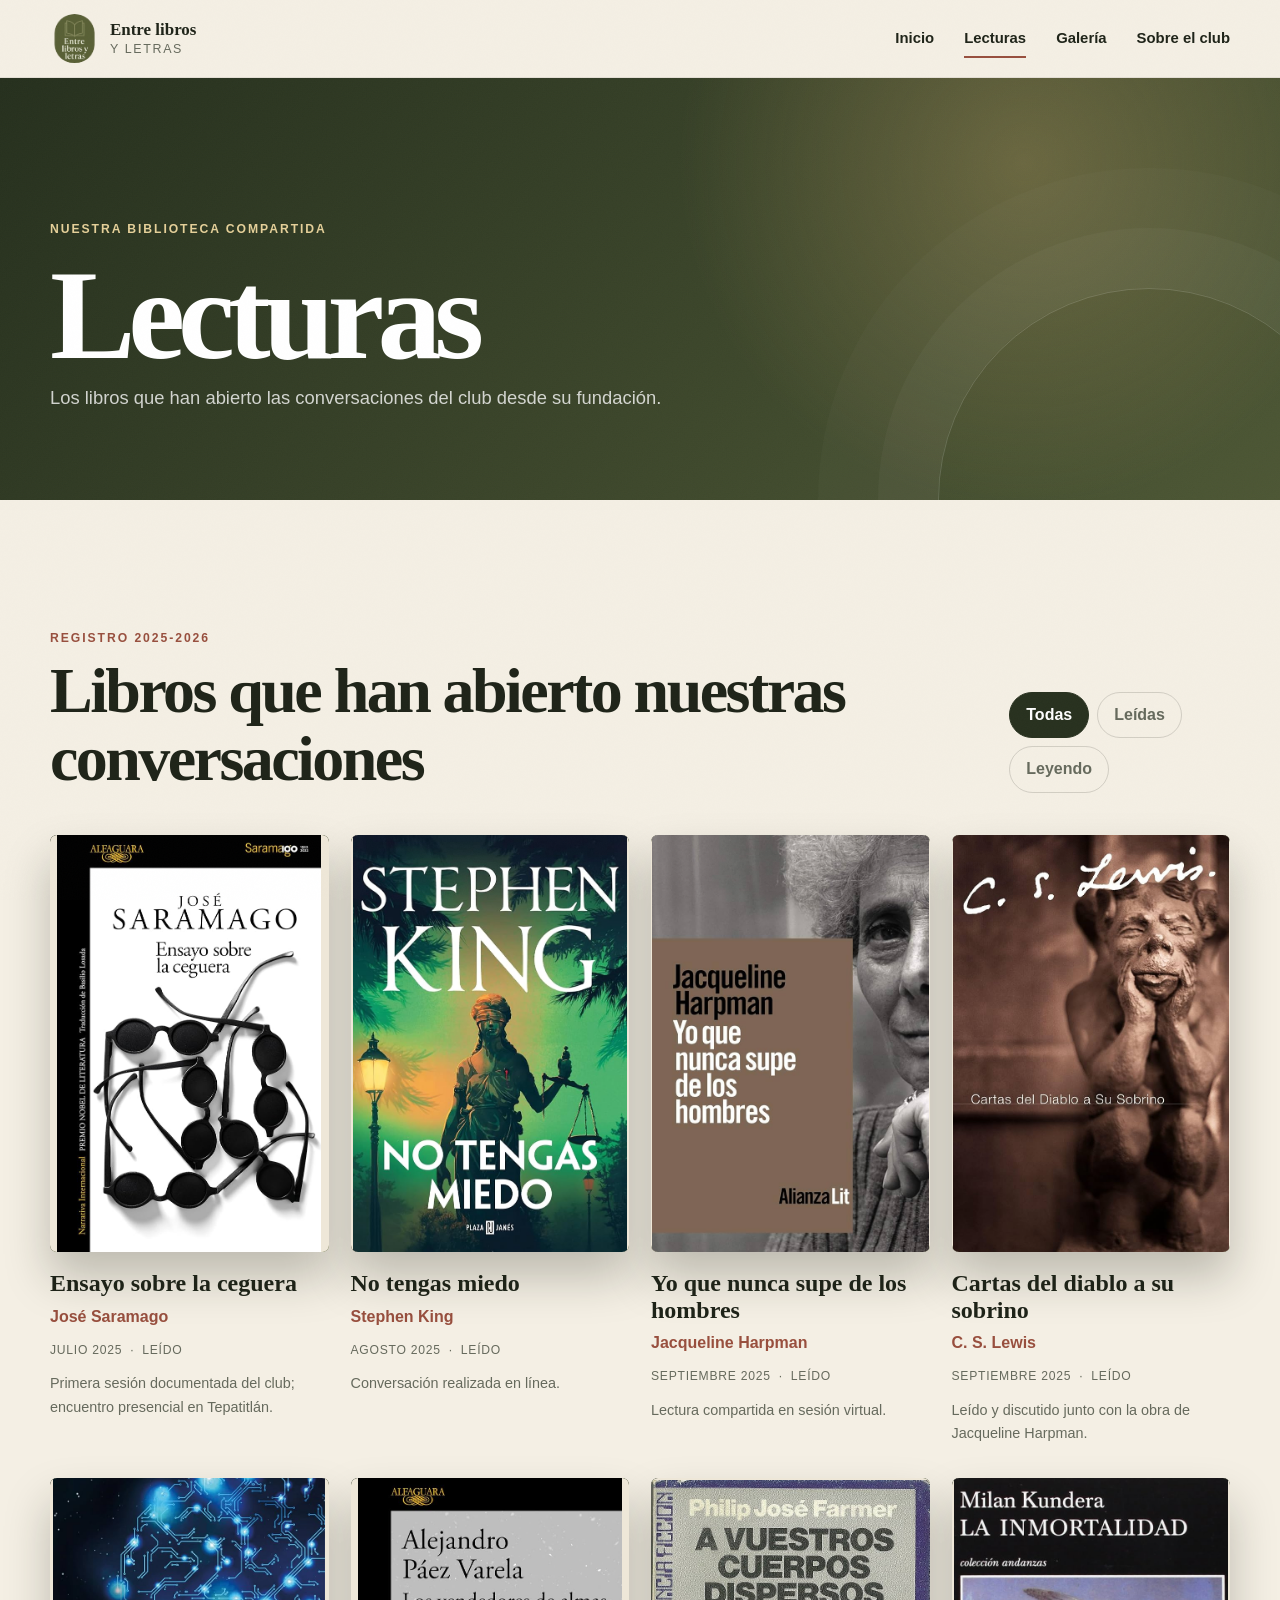
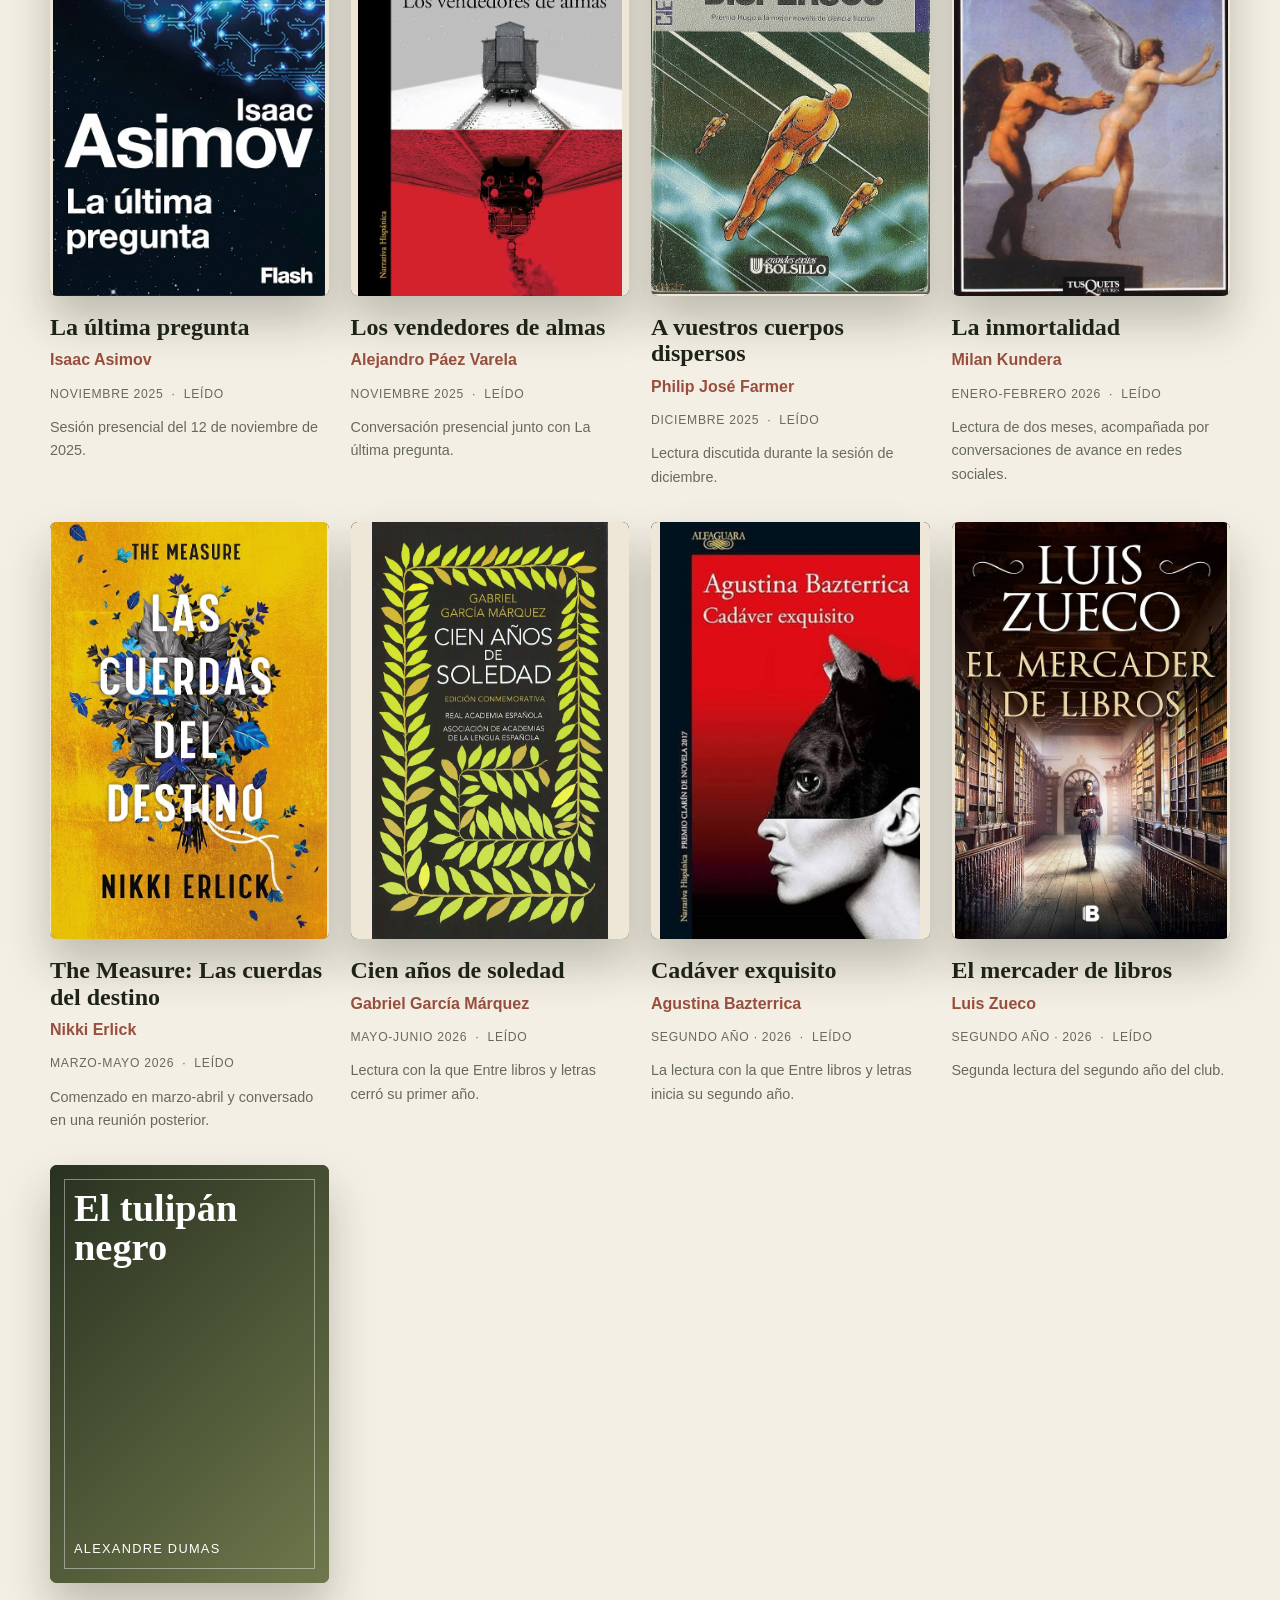
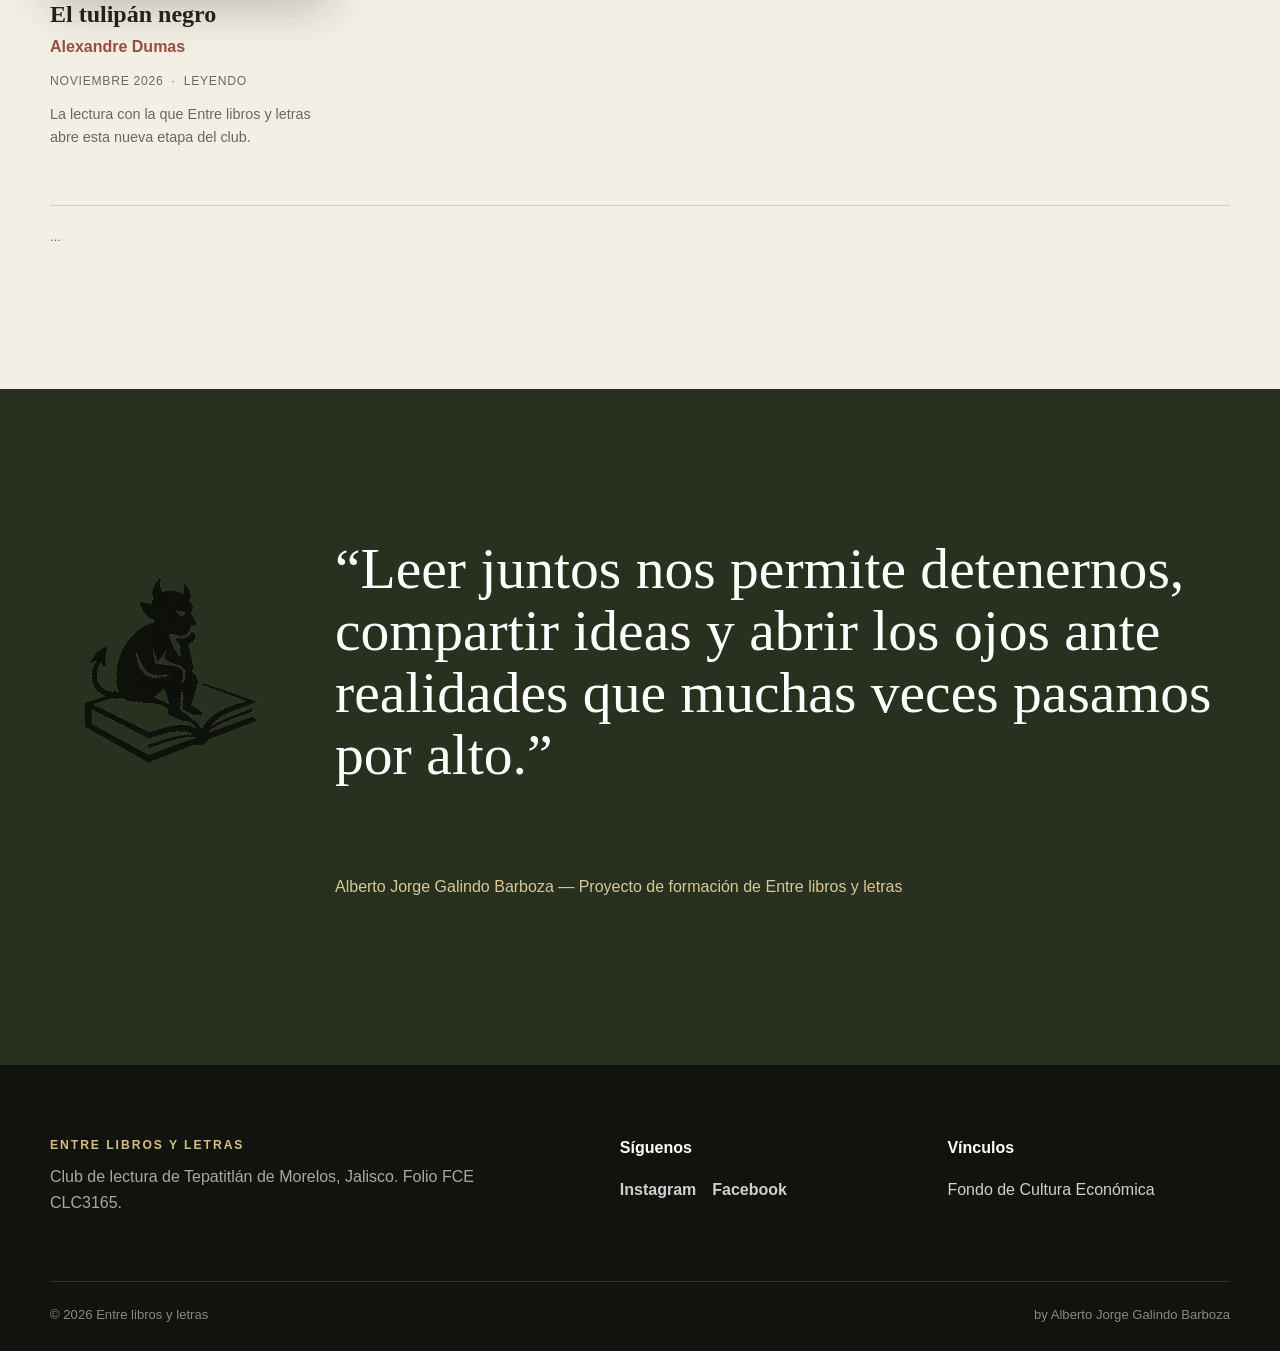
==== commit 2675e481: "Actualiza texto de la sección Lecturas" ====
--- a/lecturas.html
+++ b/lecturas.html
@@ -25,7 +25,7 @@
 </section>
 <section class="section section-paper">
   <div class="container reading-toolbar">
-    <div><p class="eyebrow">Registro 2025-2026</p><h2>Once libros, muchas conversaciones</h2></div>
+    <div><p class="eyebrow">Registro 2025-2026</p><h2>Libros que han abierto nuestras conversaciones</h2></div>
     <div class="filter-group" role="group" aria-label="Filtrar lecturas">
       <button type="button" class="filter-button is-active" data-book-filter="all">Todas</button>
       <button type="button" class="filter-button" data-book-filter="Leído">Leídas</button>
